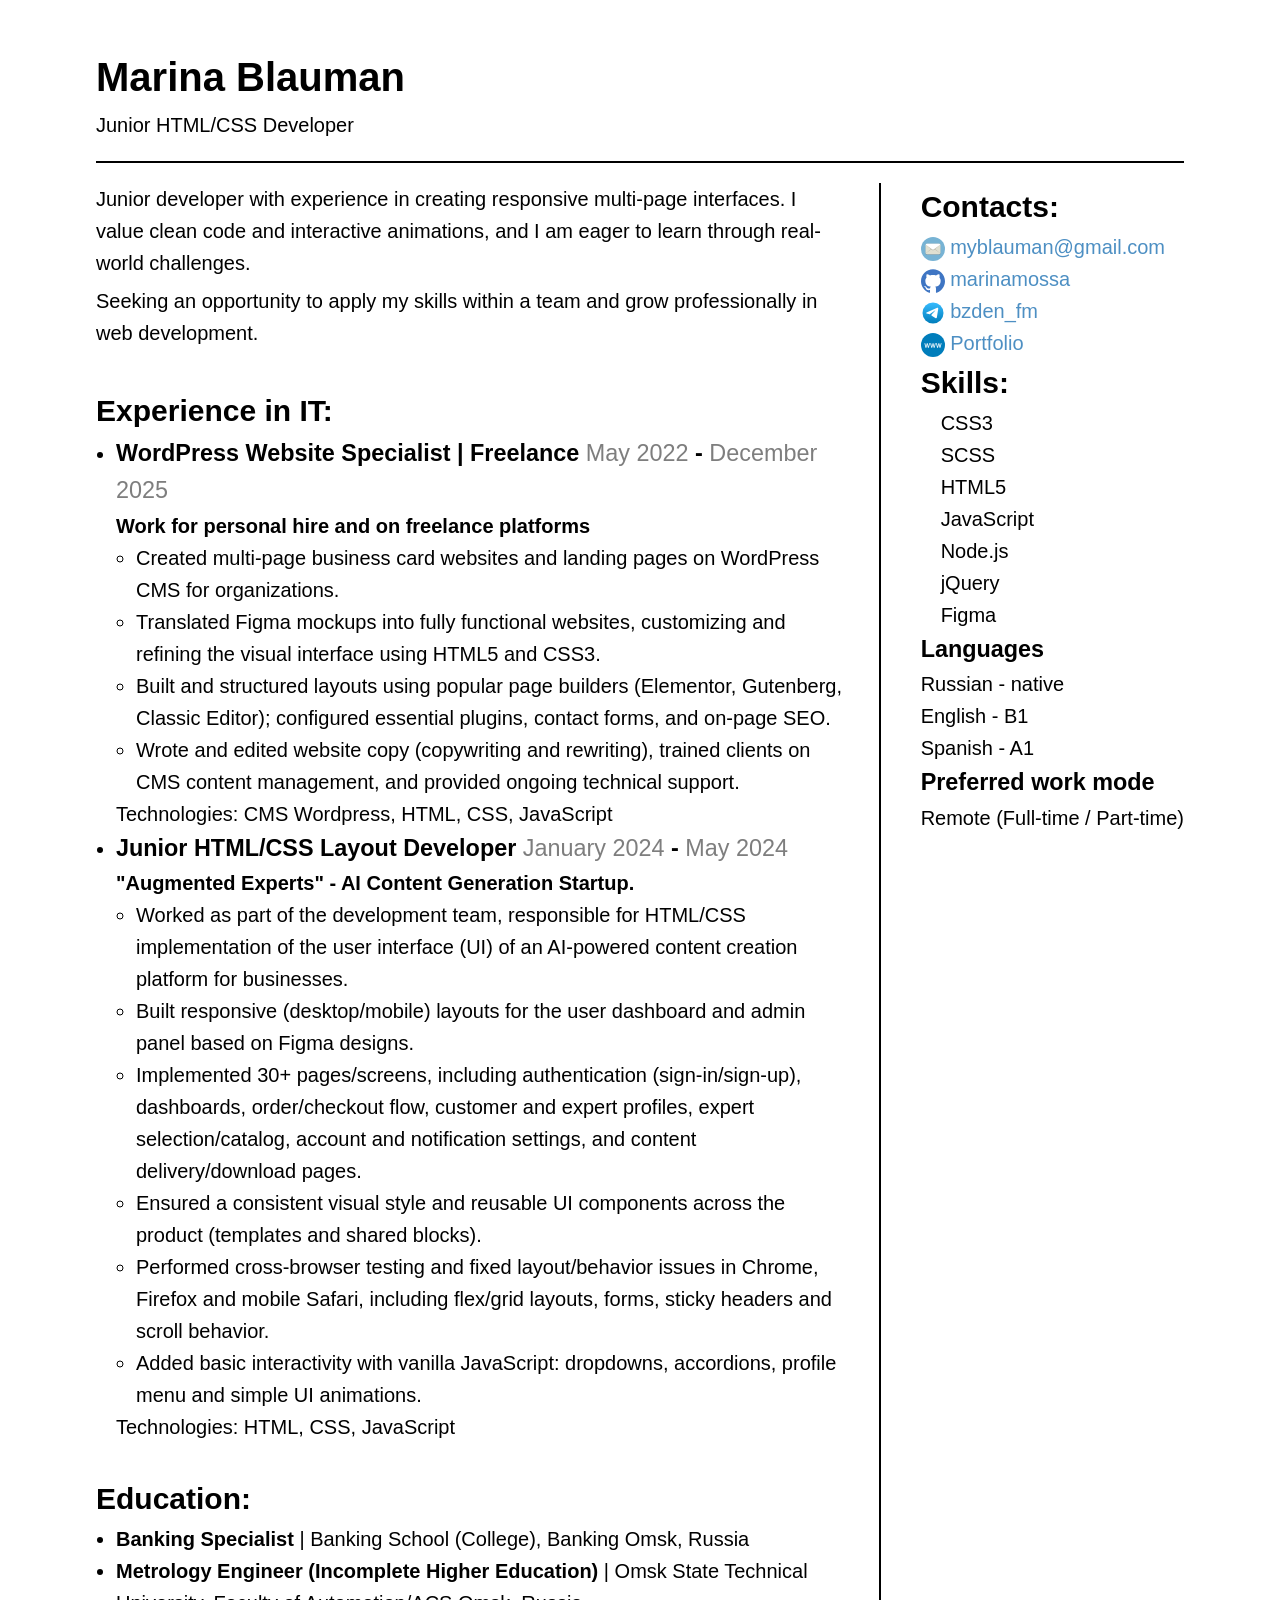
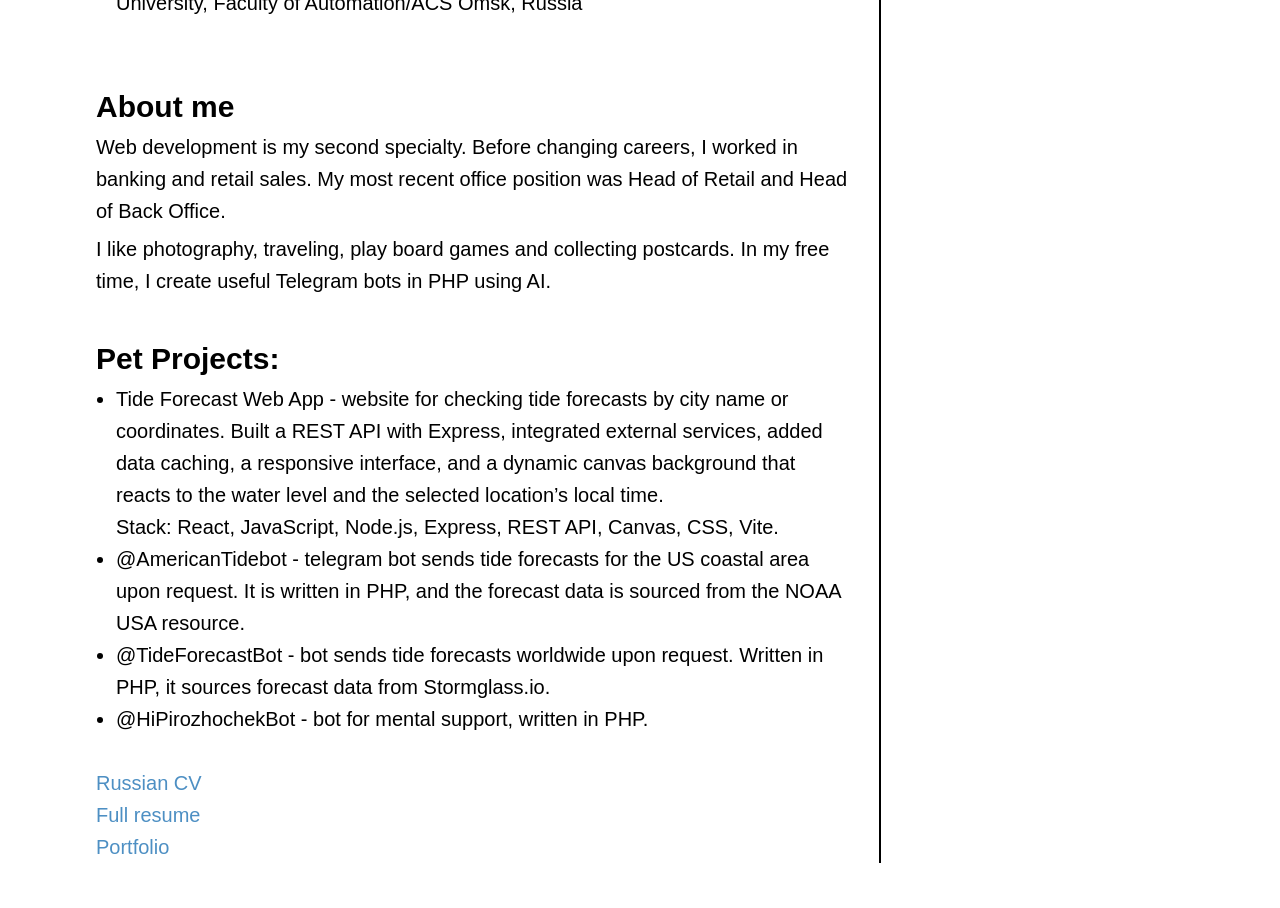
==== index.html @ 0d6dd8f1 "Update index.html" ====
<!doctype html>
<html lang="en">
	<head>
		<meta charset="UTF-8" />
		<title>Web-developer's resume</title>

		<meta name="description" content="Web developer's resume" />

		<meta property="og:url" content="https://marinamossa.github.io/" />
		<meta property="og:type" content="website" />
		<meta property="og:title" content="Web developer's resume" />
		<meta property="og:description" content="Blauman Marina English CV" />
		<meta property="og:image" content="img/index_og_preview.png" />

		<link rel="icon" href="img/favicon.ico" sizes="any" />
		<link rel="icon" href="img/favicon.svg" type="image/svg+xml" />

		<meta name="viewport" content="width=device-width, initial-scale=1" />
		<meta name="color-scheme" content="dark light" />

		<link rel="stylesheet" href="styles.css" />
	</head>
	<body>
		<header>
			<img src="" alt="" class="avatar" />
			<h1>Marina Blauman</h1>
			<p>Junior HTML/CSS Developer</p>
		</header>

		<h1 hidden>Blauman Marina English CV</h1>
		<aside>
			<section>
				<h2>Contacts:</h2>
				<p>
					<a href="mailto:myblauman@gmail.com">
						<img src="img/mail-color.svg" alt="" height="24" width="24" />
						myblauman@gmail.com</a
					>
				</p>

				<p>
					<a href="https://github.com/marinamossa/" target="_blank">
						<img src="img/github-color.svg" alt="" height="24" width="24" />
						marinamossa</a
					>
				</p>
				<p>
					<a href="https://t.me/bzden_fm" target="_blank">
						<img src="img/telegram-color.svg" alt="" height="24" width="24" />
						bzden_fm</a
					>
				</p>
				<p>
					<a href="https://bzden.ru/" target="_blank">
						<img src="img/www-color.svg" alt="" height="24" width="24" />
						Portfolio</a
					>
				</p>
				<p hidden>
					<a href="#">
						<img src="img/linkedin-color.svg" alt="" height="24" width="24" />
						Blauman Marina</a
					>
				</p>
			</section>
			<section>
				<h2>Skills:</h2>
				<ul class="SkillsList" style="list-style-type: none">
					<li>CSS3</li>
					<li>SCSS</li>
					<li>HTML5</li>
					<li>JavaScript</li>
					<li>Node.js</li>
					<li>jQuery</li>
					<li>Figma</li>
				</ul>
			</section>
			<section>
				<section>
					<h3>Languages</h3>
					<p>Russian - native</p>
					<p>English - B1</p>
					<p>Spanish - A1</p>
				</section>

				<section>
					<h3>Preferred work mode</h3>
					<p>Remote (Full-time / Part-time)</p>
				</section>
			</section>
		</aside>

		<main>
			<p>
				Junior developer with experience in creating responsive multi-page
				interfaces. I value clean code and interactive animations, and I am
				eager to learn through real-world challenges.
			</p>
			<p>
				Seeking an opportunity to apply my skills within a team and grow
				professionally in web development.
			</p>

			<br />
			<h2>Experience in IT:</h2>
			<ul>
				<li>
					<h3>
						WordPress Website Specialist | Freelance
						<time datetime="2022-05-01">May 2022</time>
						-
						<time datetime="2025-12-01">December 2025</time>
					</h3>

					<h4>Work for personal hire and on freelance platforms</h4>

					<ul>
						<li>
							<p>
								Created multi-page business card websites and landing pages on
								WordPress CMS for organizations.
							</p>
						</li>
						<li>
							<p>
								Translated Figma mockups into fully functional websites,
								customizing and refining the visual interface using HTML5 and
								CSS3.
							</p>
						</li>
						<li>
							<p>
								Built and structured layouts using popular page builders
								(Elementor, Gutenberg, Classic Editor); configured essential
								plugins, contact forms, and on-page SEO.
							</p>
						</li>
						<li>
							<p>
								Wrote and edited website copy (copywriting and rewriting),
								trained clients on CMS content management, and provided ongoing
								technical support.
							</p>
						</li>
					</ul>

					<p>Technologies: CMS Wordpress, HTML, CSS, JavaScript</p>
				</li>
				<li>
					<h3>
						Junior HTML/CSS Layout Developer
						<time datetime="2024-01-01">January 2024</time>
						-
						<time datetime="2024-05-30">May 2024</time>
					</h3>

					<h4>"Augmented Experts" - AI Content Generation Startup.</h4>

					<ul>
						<li>
							<p>
								Worked as part of the development team, responsible for HTML/CSS
								implementation of the user interface (UI) of an AI‑powered
								content creation platform for businesses.
							</p>
						</li>
						<li>
							<p>
								Built responsive (desktop/mobile) layouts for the user dashboard
								and admin panel based on Figma designs.
							</p>
						</li>
						<li>
							<p>
								Implemented 30+ pages/screens, including authentication
								(sign‑in/sign‑up), dashboards, order/checkout flow, customer and
								expert profiles, expert selection/catalog, account and
								notification settings, and content delivery/download pages.
							</p>
						</li>
						<li>
							<p>
								Ensured a consistent visual style and reusable UI components
								across the product (templates and shared blocks).
							</p>
						</li>
						<li>
							<p>
								Performed cross‑browser testing and fixed layout/behavior issues
								in Chrome, Firefox and mobile Safari, including flex/grid
								layouts, forms, sticky headers and scroll behavior.
							</p>
						</li>
						<li>
							<p>
								Added basic interactivity with vanilla JavaScript: dropdowns,
								accordions, profile menu and simple UI animations.
							</p>
						</li>
					</ul>

					<p>Technologies: HTML, CSS, JavaScript</p>
				</li>
			</ul>
			<br />
			<h2>Education:</h2>
			<ul>
				<li>
					<p>
						<strong> Banking Specialist </strong> | Banking School (College),
						Banking Omsk, Russia
					</p>
				</li>
				<li>
					<p>
						<strong>Metrology Engineer (Incomplete Higher Education)</strong> |
						Omsk State Technical University, Faculty of Automation/ACS Omsk,
						Russia
					</p>
				</li>
			</ul>
			<br />
			<br />
			<h2>About me</h2>
			<p>
				Web development is my second specialty. Before changing careers, I
				worked in banking and retail sales. My most recent office position was
				Head of Retail and Head of Back Office.
			</p>
			<p>
				I like photography, traveling, play board games and collecting
				postcards. In my free time, I create useful Telegram bots in PHP using
				AI.
			</p>
			<br />
			<h2>Pet Projects:</h2>
			<ul>
				<li>
					<p>
						Tide Forecast Web App - website for checking tide forecasts by city
						name or coordinates. Built a REST API with Express, integrated
						external services, added data caching, a responsive interface, and a
						dynamic canvas background that reacts to the water level and the
						selected location’s local time.
					</p>
					<p>
						Stack: React, JavaScript, Node.js, Express, REST API, Canvas, CSS,
						Vite.
					</p>
				</li>
				<li>
					@AmericanTidebot - telegram bot sends tide forecasts for the US
					coastal area upon request. It is written in PHP, and the forecast data
					is sourced from the NOAA USA resource.
				</li>
				<li>
					@TideForecastBot - bot sends tide forecasts worldwide upon request.
					Written in PHP, it sources forecast data from Stormglass.io.
				</li>
				<li>@HiPirozhochekBot - bot for mental support, written in PHP.</li>
			</ul>
			<br />
			<div>
				<a href="cv-ru.html">Russian CV</a> <br />
				<a
					href="https://marinamossa.github.io/cvsite/img/resume.pdf"
					target="_blank"
					>Full resume</a
				><br />
				<a href="https://bzden.ru/" target="_blank">Portfolio</a>
			</div>
		</main>
	</body>
</html>
---- styles.css ----
:root {
	font-family:
		-apple-system,
		BlinkMacSystemFont,
		Segoe UI,
		Roboto,
		Oxygen,
		Ubuntu,
		Cantarell,
		Fira Sans,
		Droid Sans,
		Helvetica Neue,
		sans-serif;
	font-size: clamp(16px, 2vw, 20px);
	line-height: 1.6;
}

:where(h1, h2, h3, h4, p, ul, ol) {
	margin: 0;
}

body {
	display: grid;
	grid-template-areas:
		'header header'
		'main aside';
	gap: 1em;

	margin: 5vh auto;
	max-width: 1400px;
	width: 85vw;
	min-width: min(500px, 90vw);
}

@media (prefers-color-scheme: dark) {
	a {
		color: rgb(158, 158, 255);
	}

	a:visited {
		color: rgb(208, 173, 240);
	}
}

aside {
	grid-area: aside;
	padding-left: 1em;
}
header {
	grid-area: header;
	padding-bottom: 1em;
	border-bottom: 2px solid;
}
main {
	grid-area: main;
	border-right: 2px solid;
	padding-right: 1.5em;
}
main > p {
	margin-bottom: 0.3em;
}

ul {
	padding-left: 1em;
}

img {
	vertical-align: middle;
}

time {
	opacity: 0.5;
	font-weight: 400;
}

.avatar {
	width: 5em;
	float: right;
}

@media (max-width: 640px) {
	body {
		display: flex;
		flex-direction: column;
	}
	main {
		border-right: initial;
		padding-left: initial;

		padding-top: 1em;
		border-top: 2px solid;
	}
	aside {
		display: flex;
		flex-direction: column;
		justify-content: space-around;
		flex-wrap: wrap;
		gap: 1em;
	}

	aside section {
		flex-grow: 1;
		flex-basis: 0;
		flex-shrink: 1;
	}
	aside ul {
		display: flex;
		flex-wrap: wrap;
		padding-left: 0;
	}
	aside ul li {
		list-style: none;
	}
	aside li:not(:last-child)::after {
		content: ',';
		padding-right: 0.3em;
	}
}

@media print {
	:root {
		font-size: 0.65em;
		line-height: 1.5;
	}

	.avatar {
		display: none;
	}
}

a {
	white-space: nowrap;
	color: rgb(77, 143, 195);
	text-decoration: none;
}
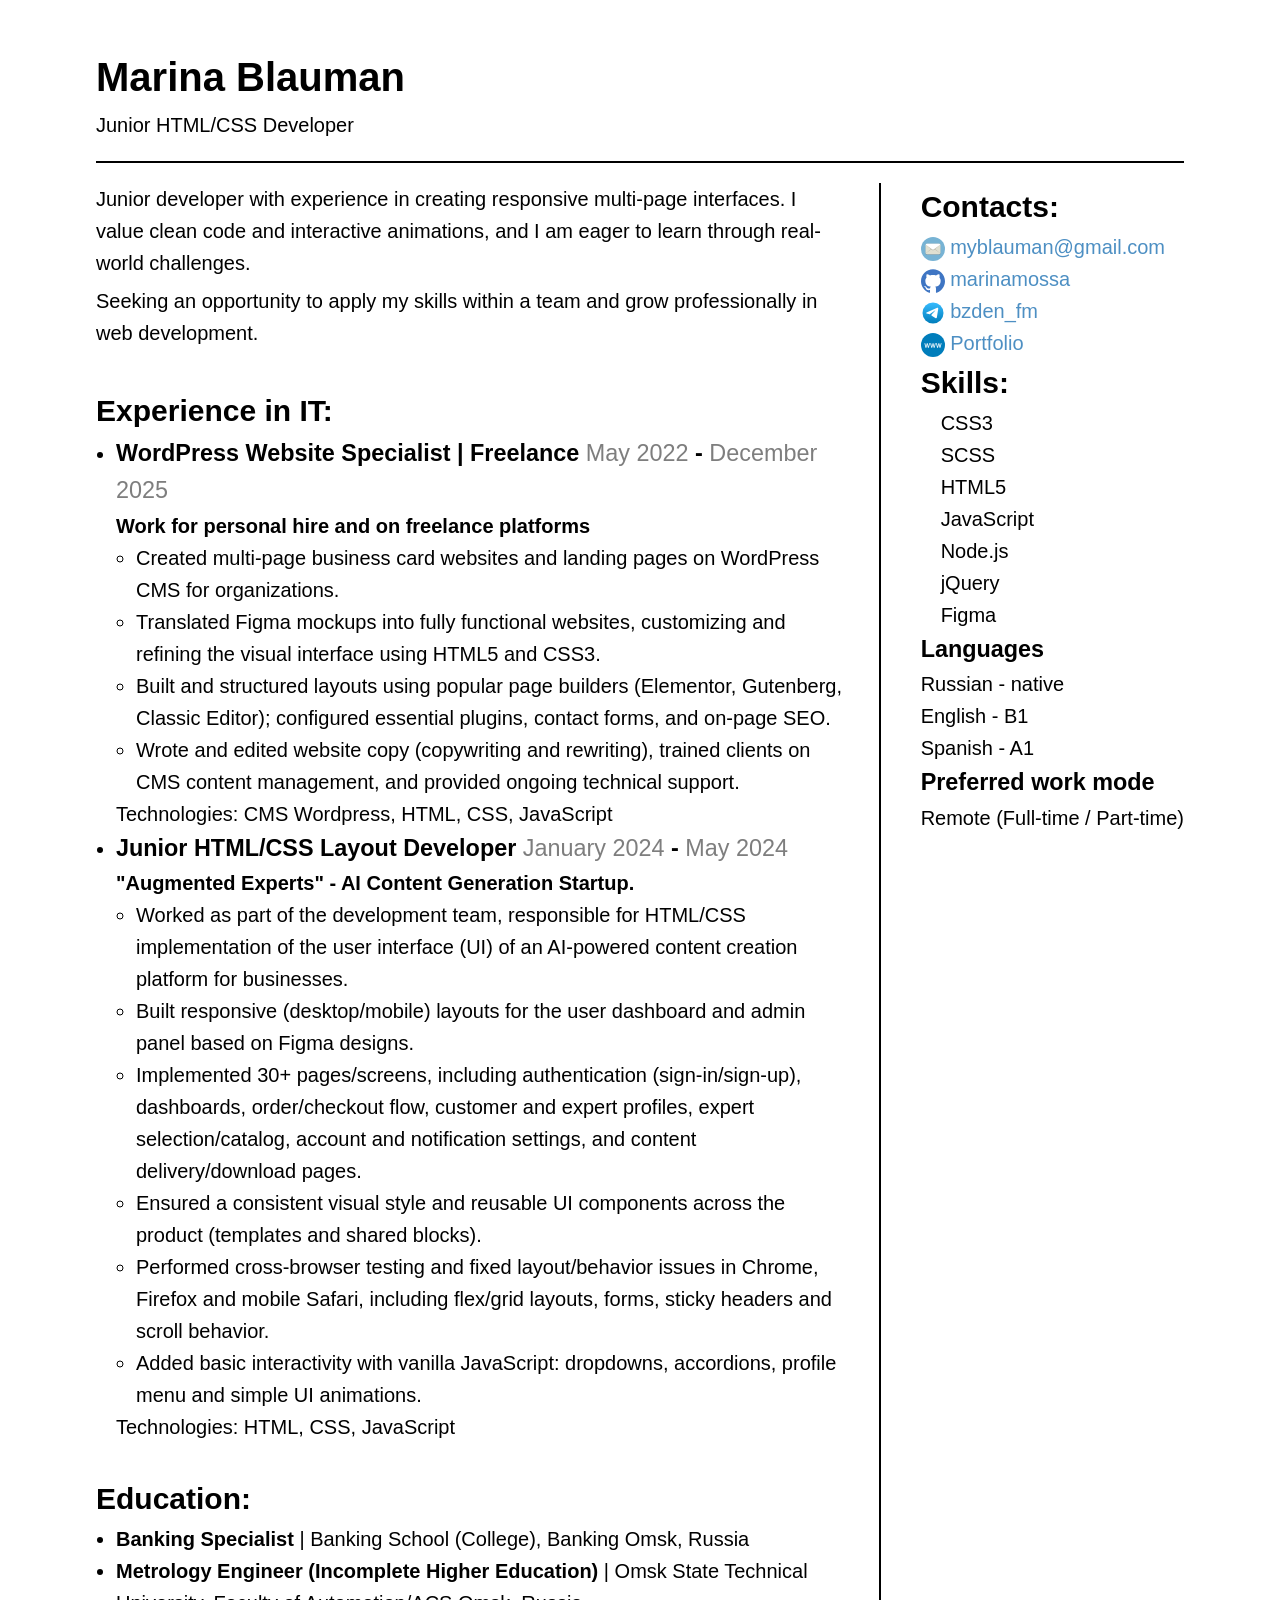
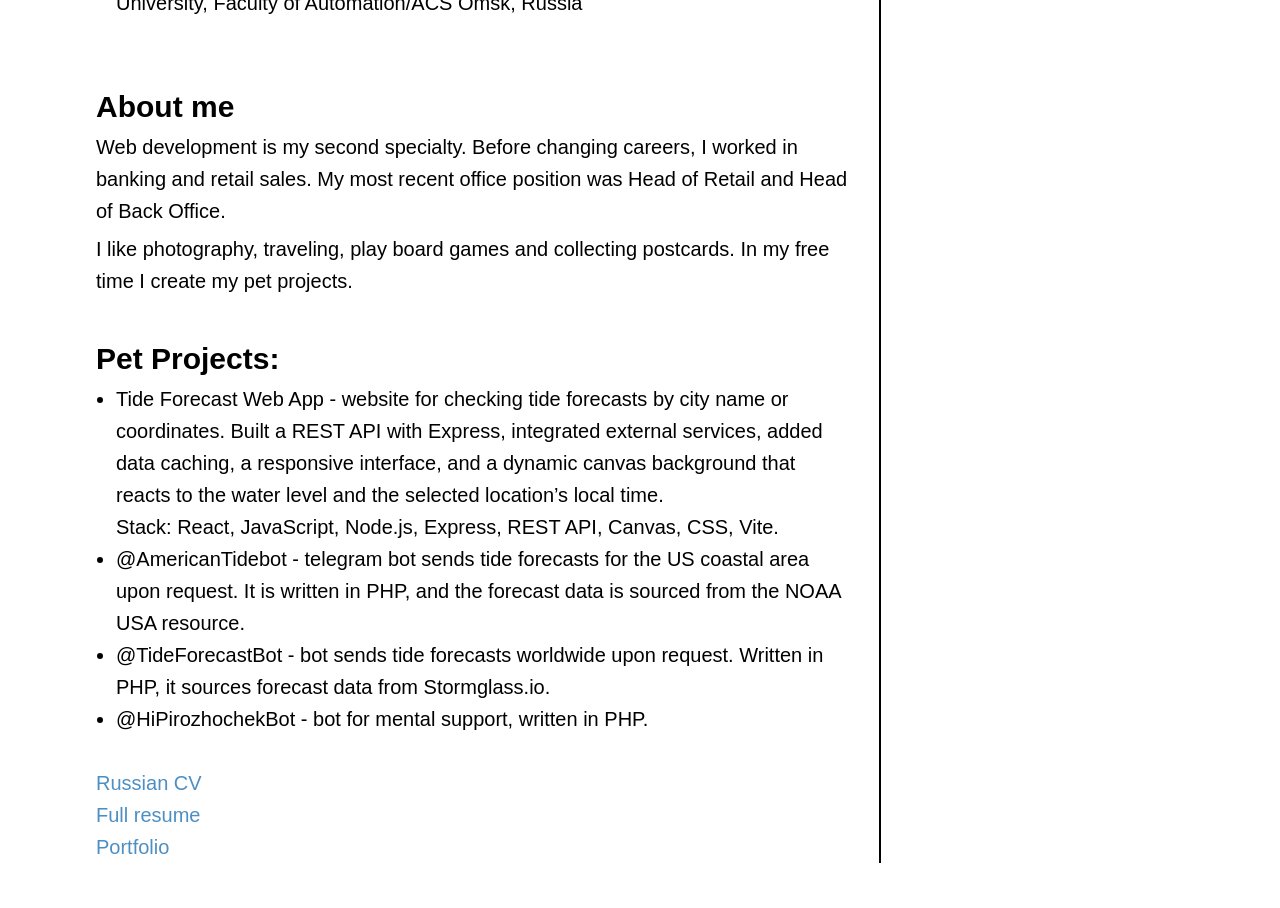
==== commit 9ca503ad: "Update index.html" ====
--- a/index.html
+++ b/index.html
@@ -229,8 +229,7 @@
 			</p>
 			<p>
 				I like photography, traveling, play board games and collecting
-				postcards. In my free time, I create useful Telegram bots in PHP using
-				AI.
+				postcards. In my free time I create my pet projects.
 			</p>
 			<br />
 			<h2>Pet Projects:</h2>
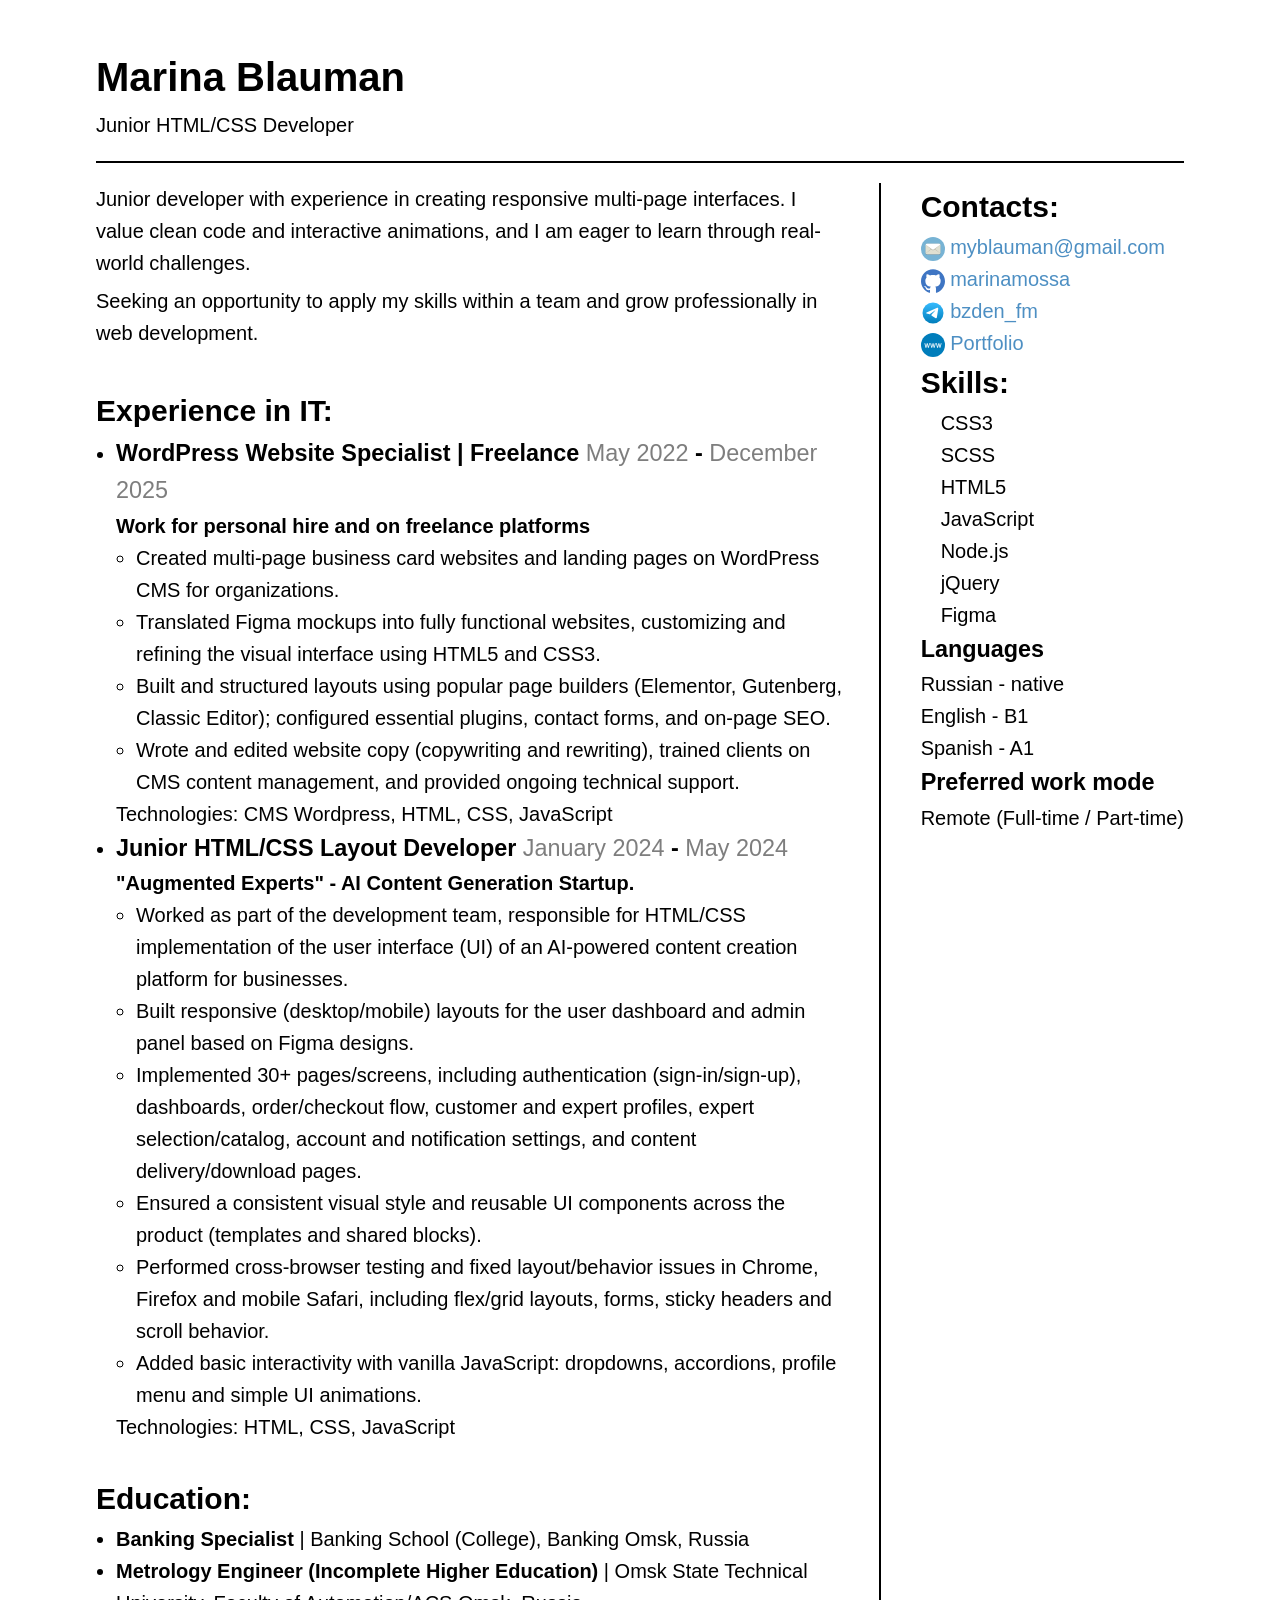
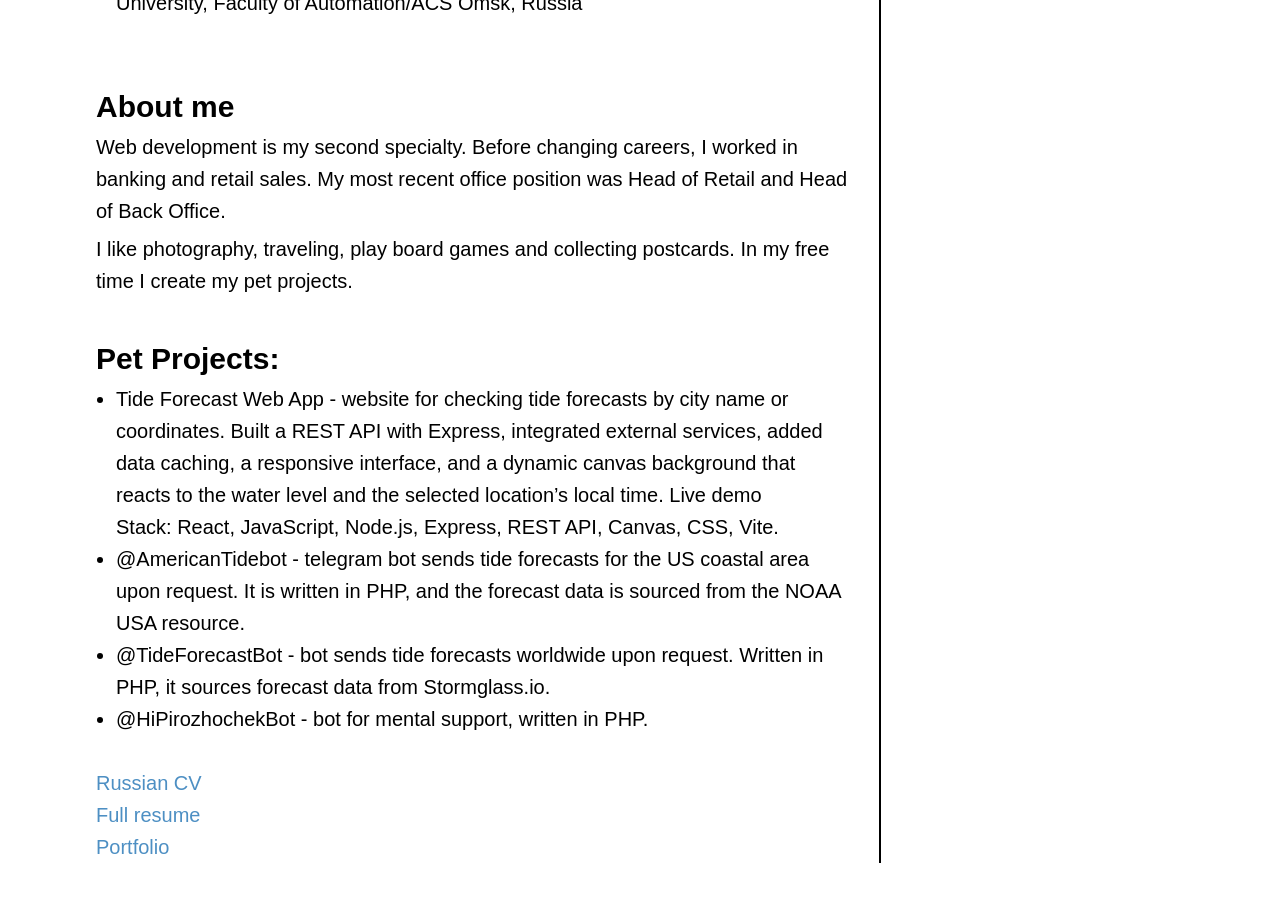
==== commit 7dba4976: "Update index.html" ====
--- a/index.html
+++ b/index.html
@@ -240,7 +240,7 @@
 						name or coordinates. Built a REST API with Express, integrated
 						external services, added data caching, a responsive interface, and a
 						dynamic canvas background that reacts to the water level and the
-						selected location’s local time.
+						selected location’s local time. Live demo <a href="https://tide-forecast.hengbase.com/" target="_blank"></a>
 					</p>
 					<p>
 						Stack: React, JavaScript, Node.js, Express, REST API, Canvas, CSS,
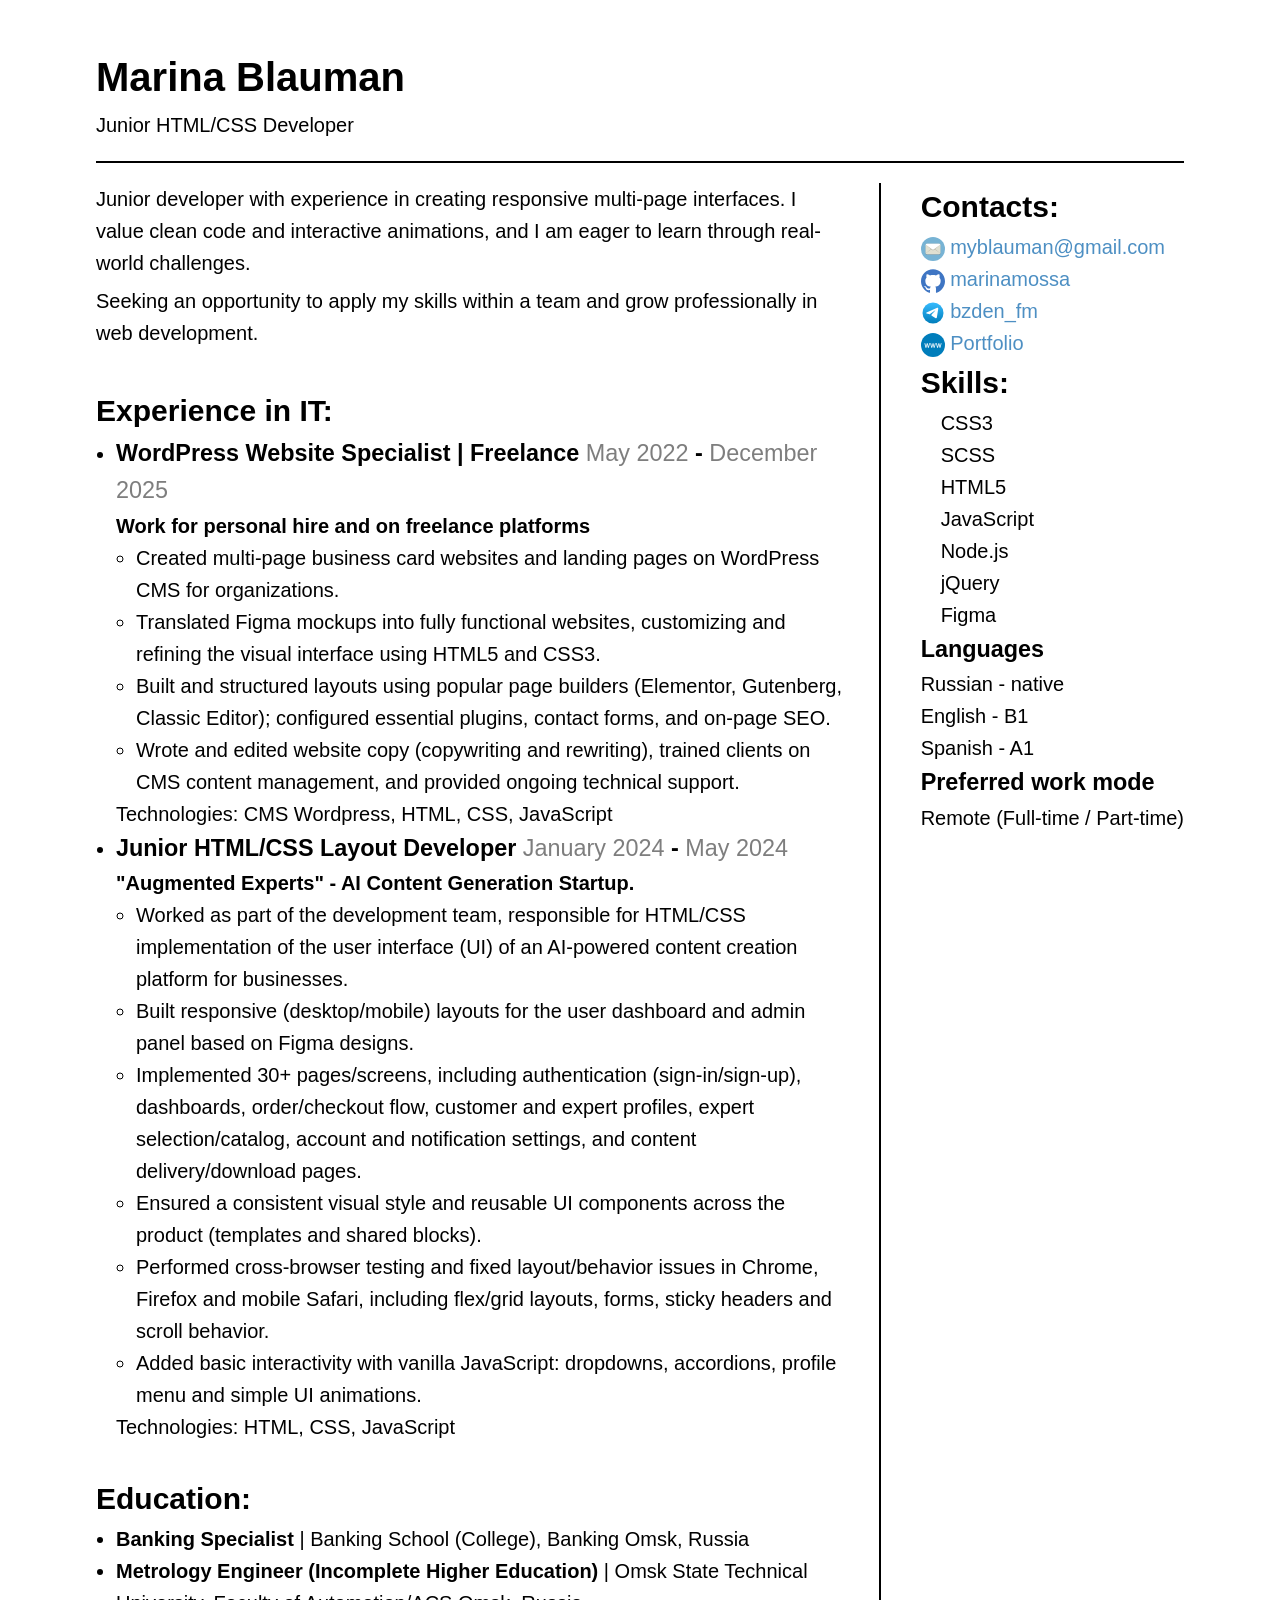
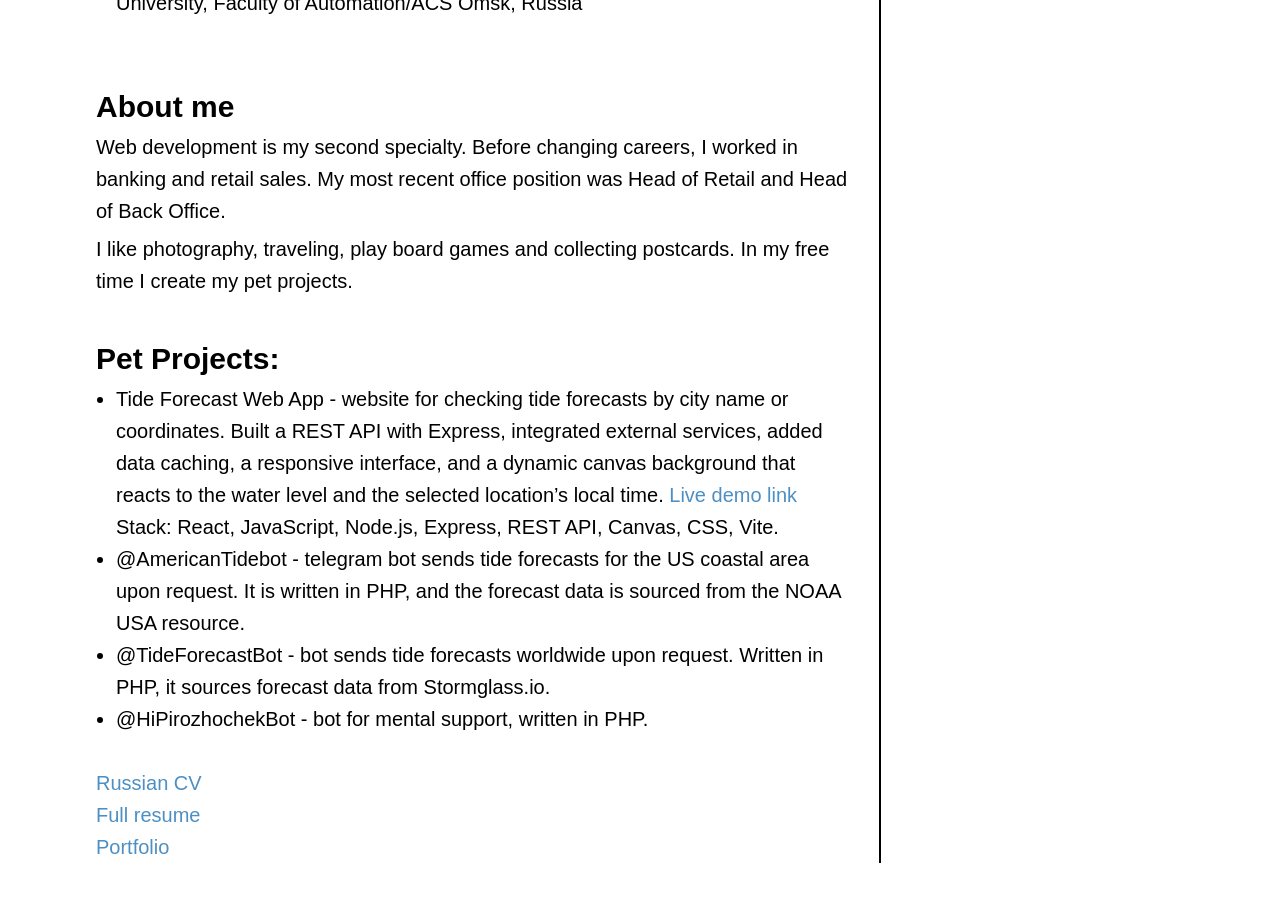
==== commit 7ae22f13: "Update index.html" ====
--- a/index.html
+++ b/index.html
@@ -240,7 +240,7 @@
 						name or coordinates. Built a REST API with Express, integrated
 						external services, added data caching, a responsive interface, and a
 						dynamic canvas background that reacts to the water level and the
-						selected location’s local time. Live demo <a href="https://tide-forecast.hengbase.com/" target="_blank"></a>
+						selected location’s local time. <a href="https://tide-forecast.hengbase.com/" target="_blank">Live demo link</a>
 					</p>
 					<p>
 						Stack: React, JavaScript, Node.js, Express, REST API, Canvas, CSS,
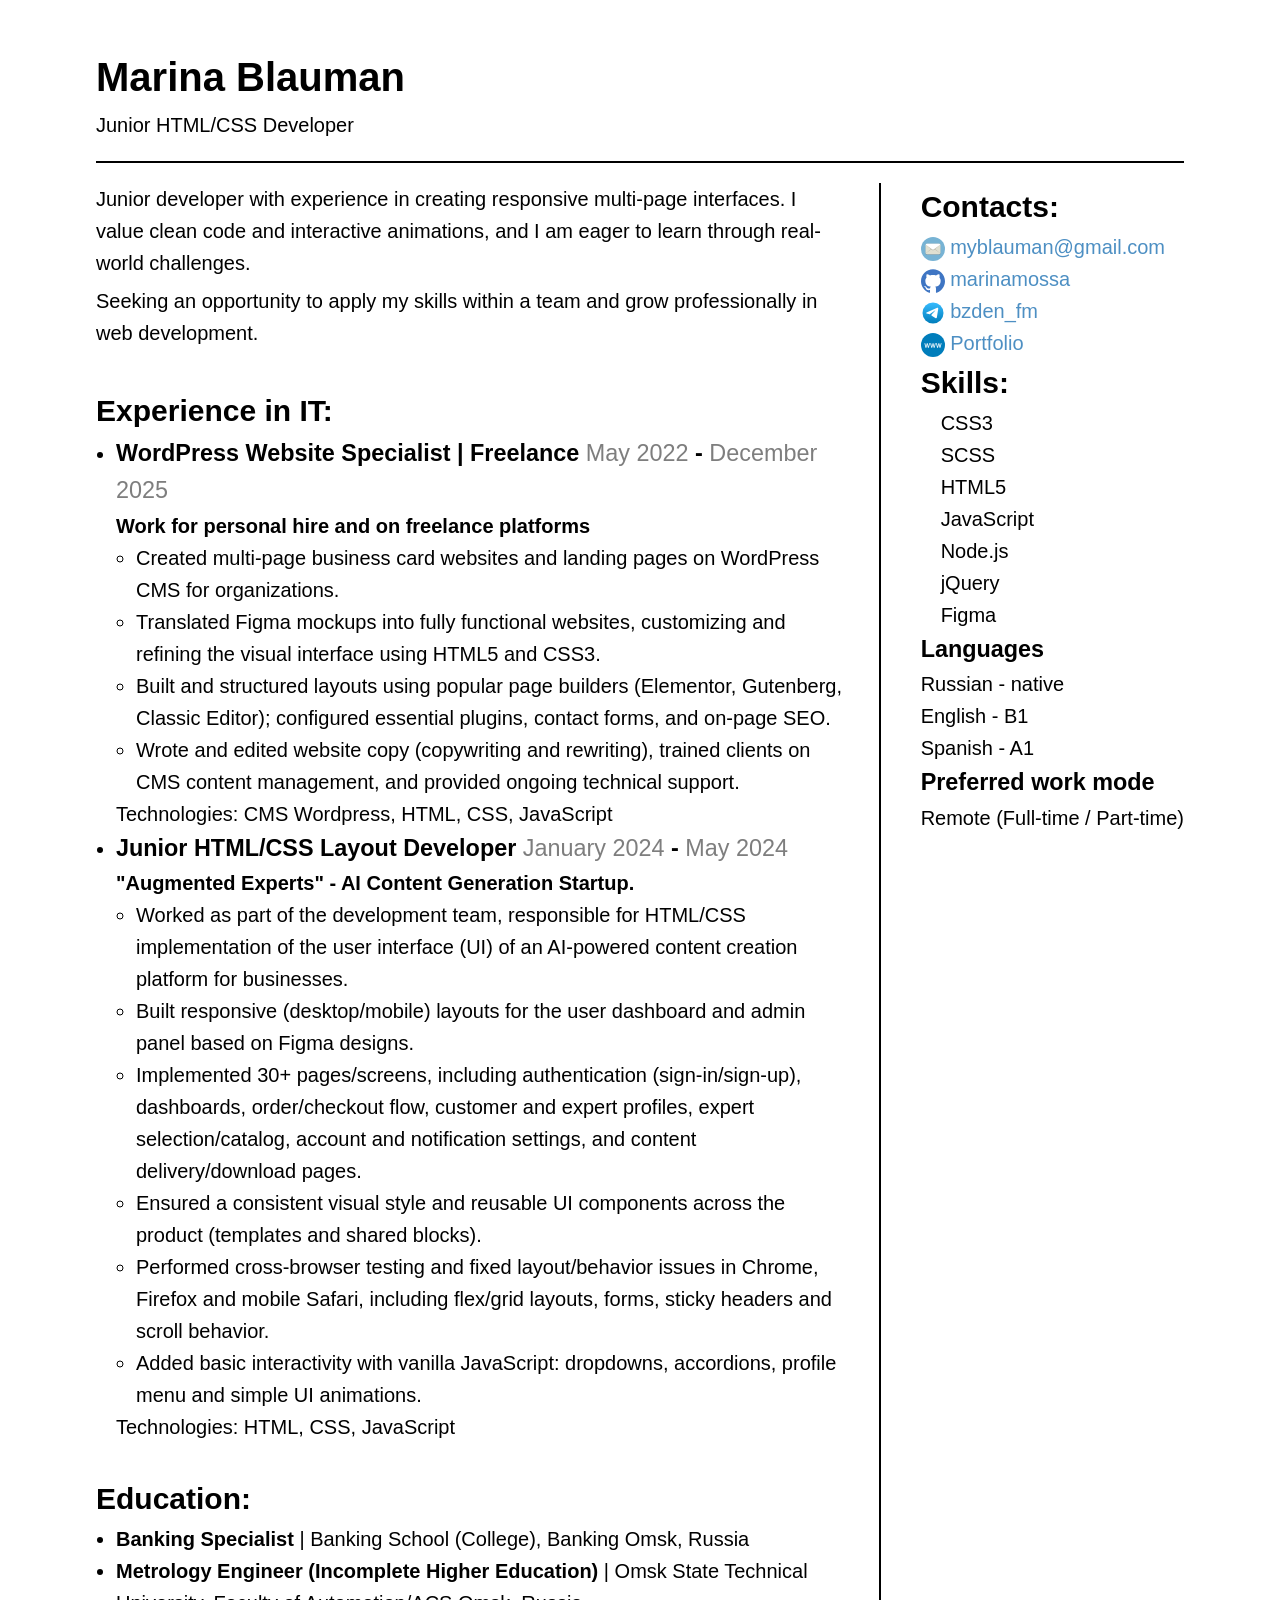
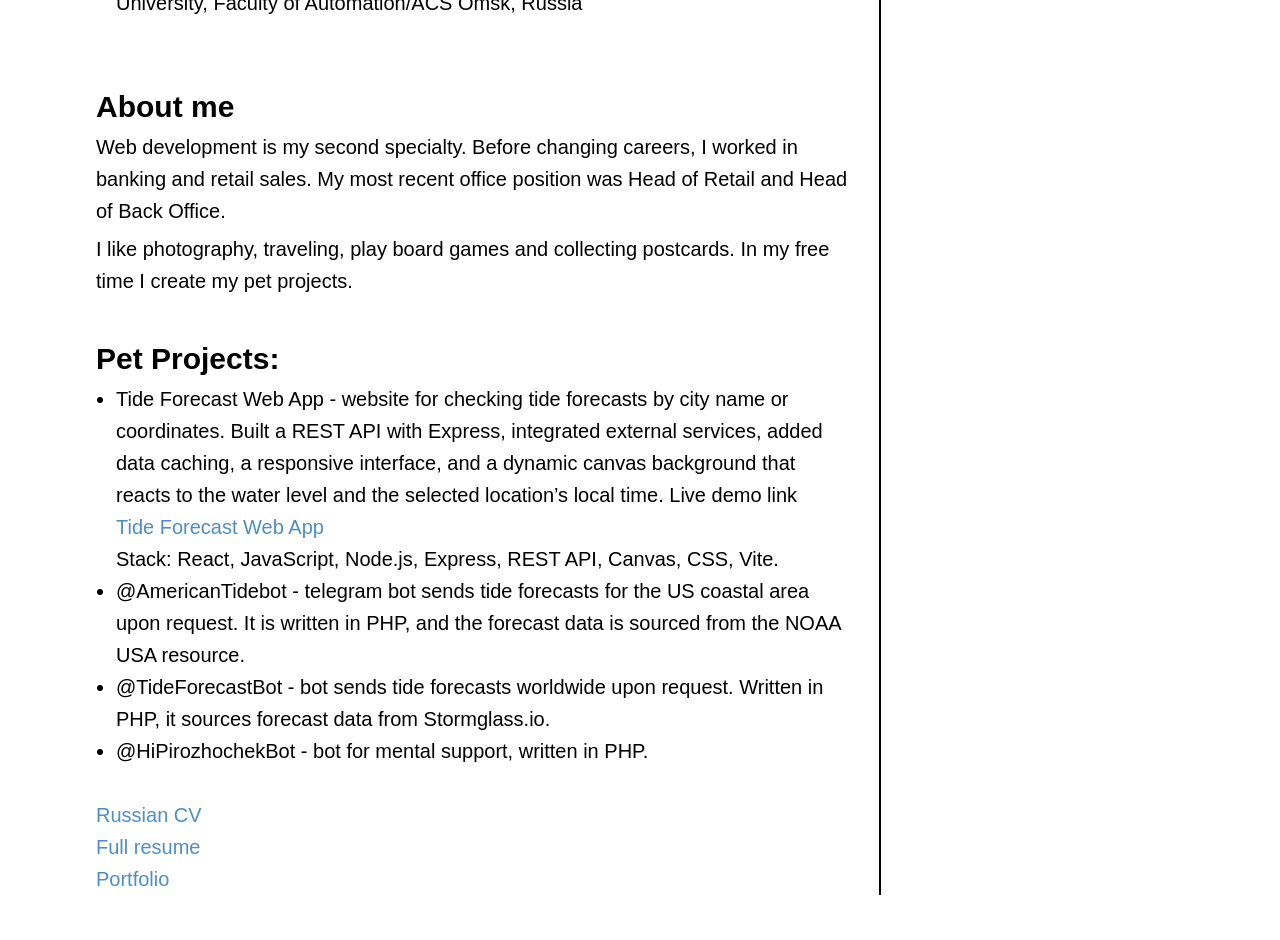
==== commit e0a3dace: "Update index.html" ====
--- a/index.html
+++ b/index.html
@@ -240,7 +240,7 @@
 						name or coordinates. Built a REST API with Express, integrated
 						external services, added data caching, a responsive interface, and a
 						dynamic canvas background that reacts to the water level and the
-						selected location’s local time. <a href="https://tide-forecast.hengbase.com/" target="_blank">Live demo link</a>
+						selected location’s local time. Live demo link <a href="https://tide-forecast.hengbase.com/" target="_blank">Tide Forecast Web App</a>
 					</p>
 					<p>
 						Stack: React, JavaScript, Node.js, Express, REST API, Canvas, CSS,
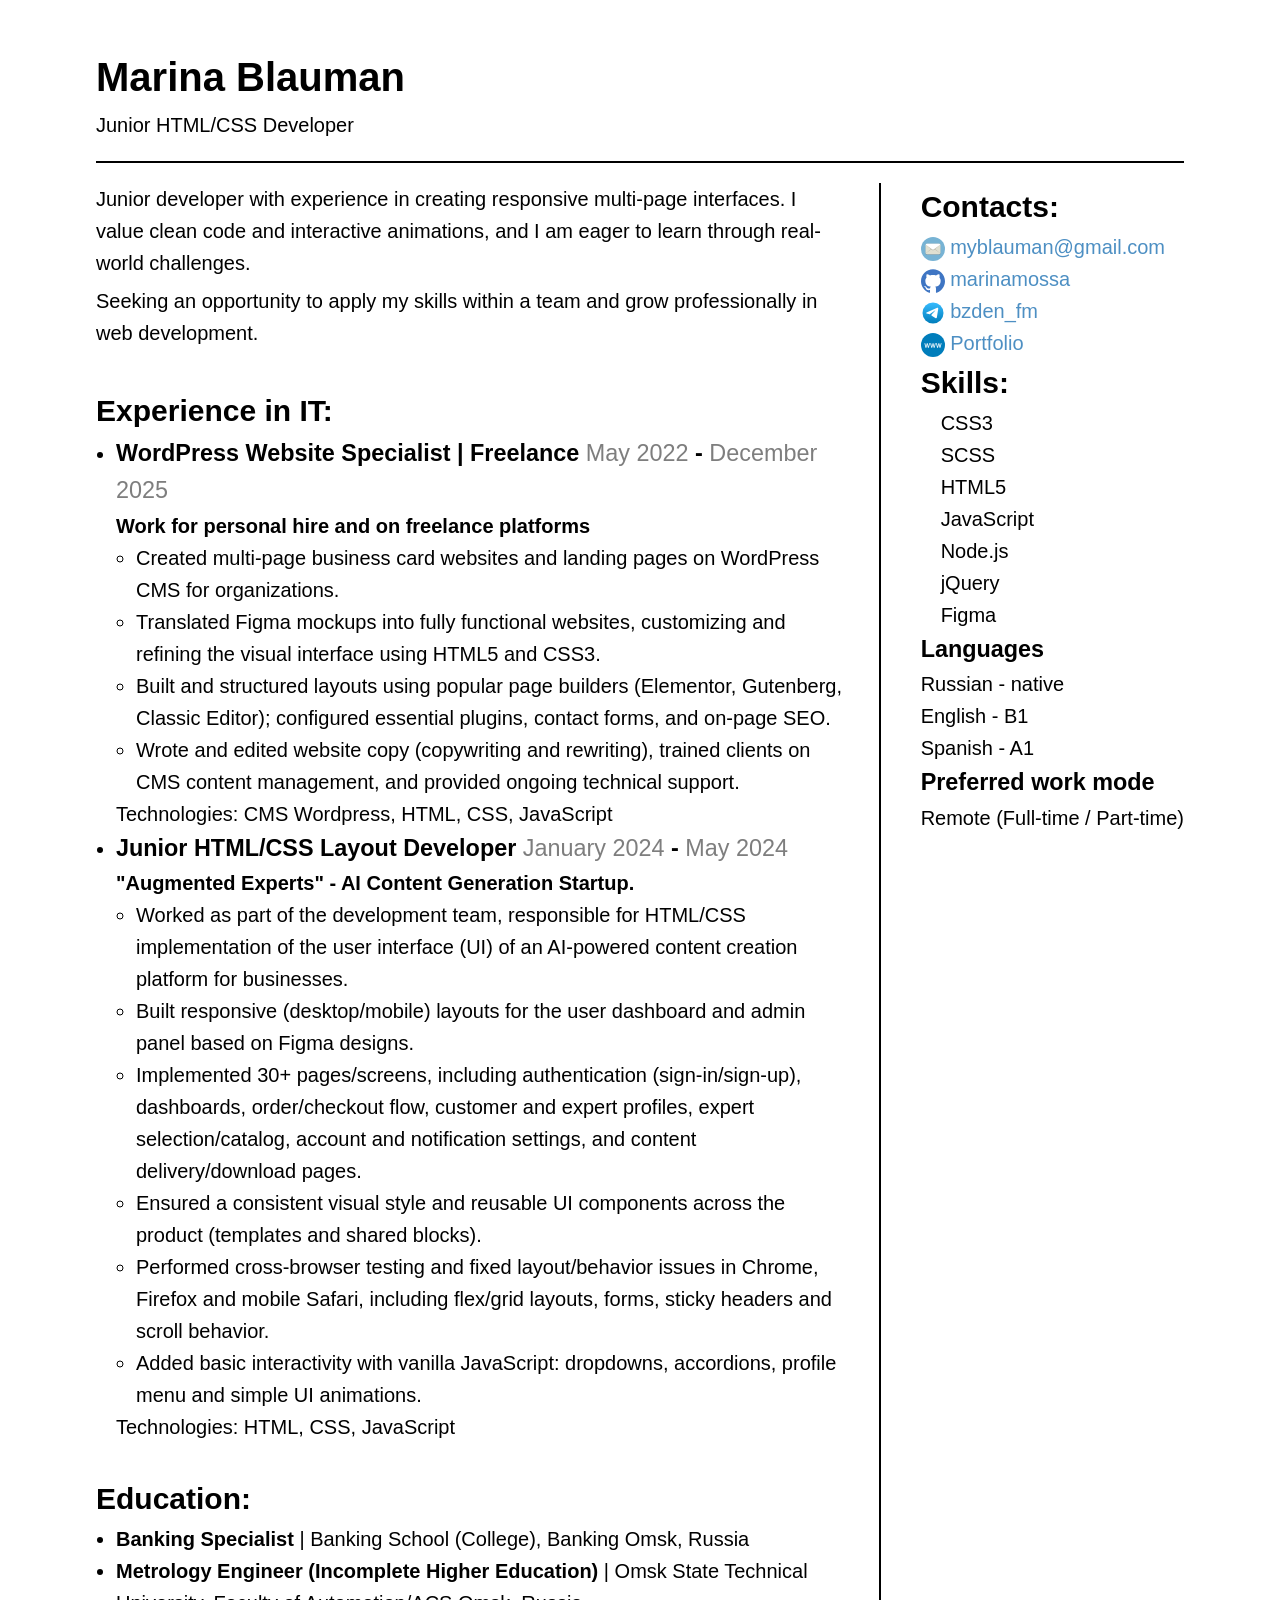
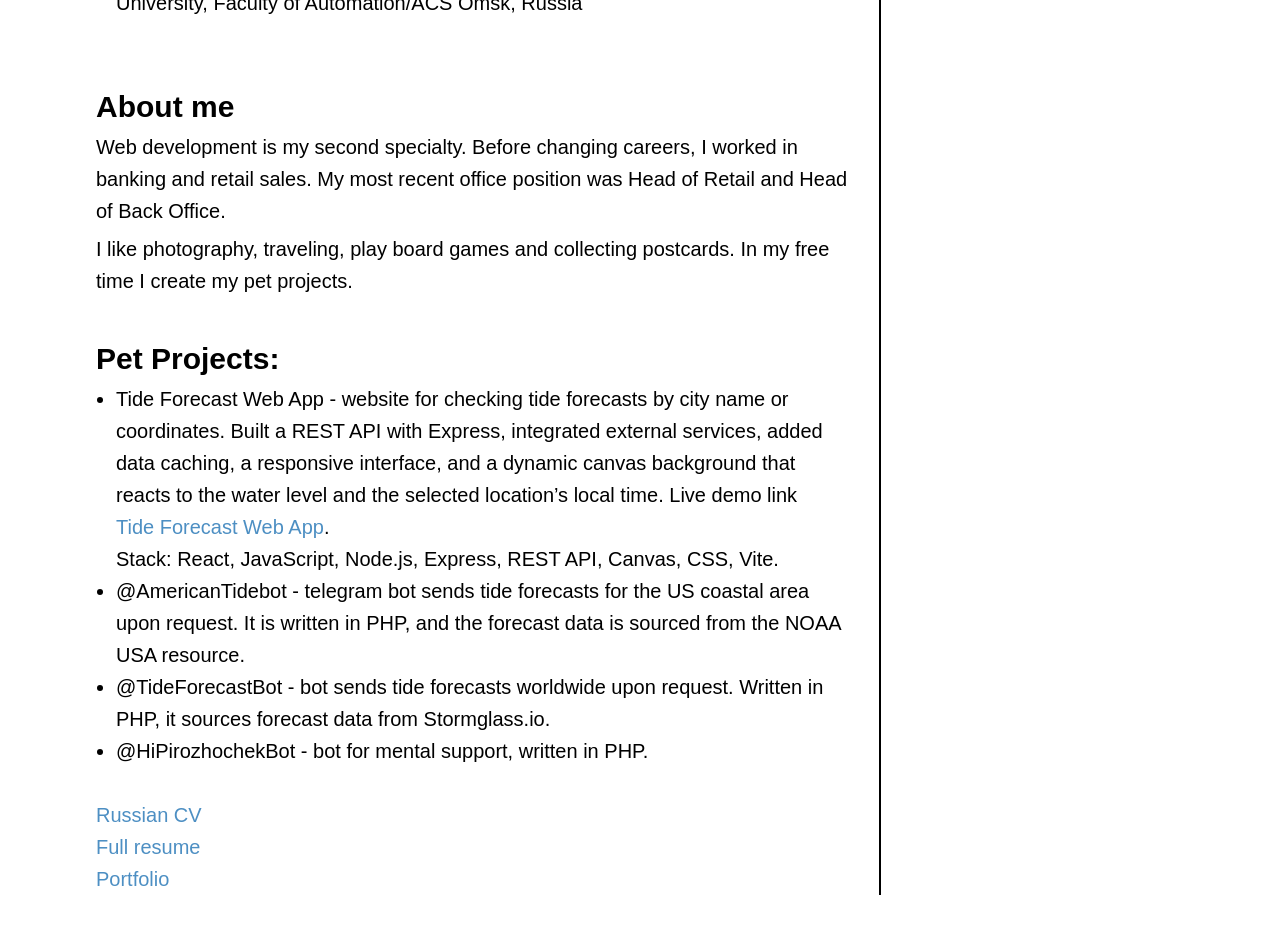
==== commit 47bbbd8b: "Update index.html" ====
--- a/index.html
+++ b/index.html
@@ -240,7 +240,7 @@
 						name or coordinates. Built a REST API with Express, integrated
 						external services, added data caching, a responsive interface, and a
 						dynamic canvas background that reacts to the water level and the
-						selected location’s local time. Live demo link <a href="https://tide-forecast.hengbase.com/" target="_blank">Tide Forecast Web App</a>
+						selected location’s local time. Live demo link <a href="https://tide-forecast.hengbase.com/" target="_blank">Tide Forecast Web App</a>.
 					</p>
 					<p>
 						Stack: React, JavaScript, Node.js, Express, REST API, Canvas, CSS,
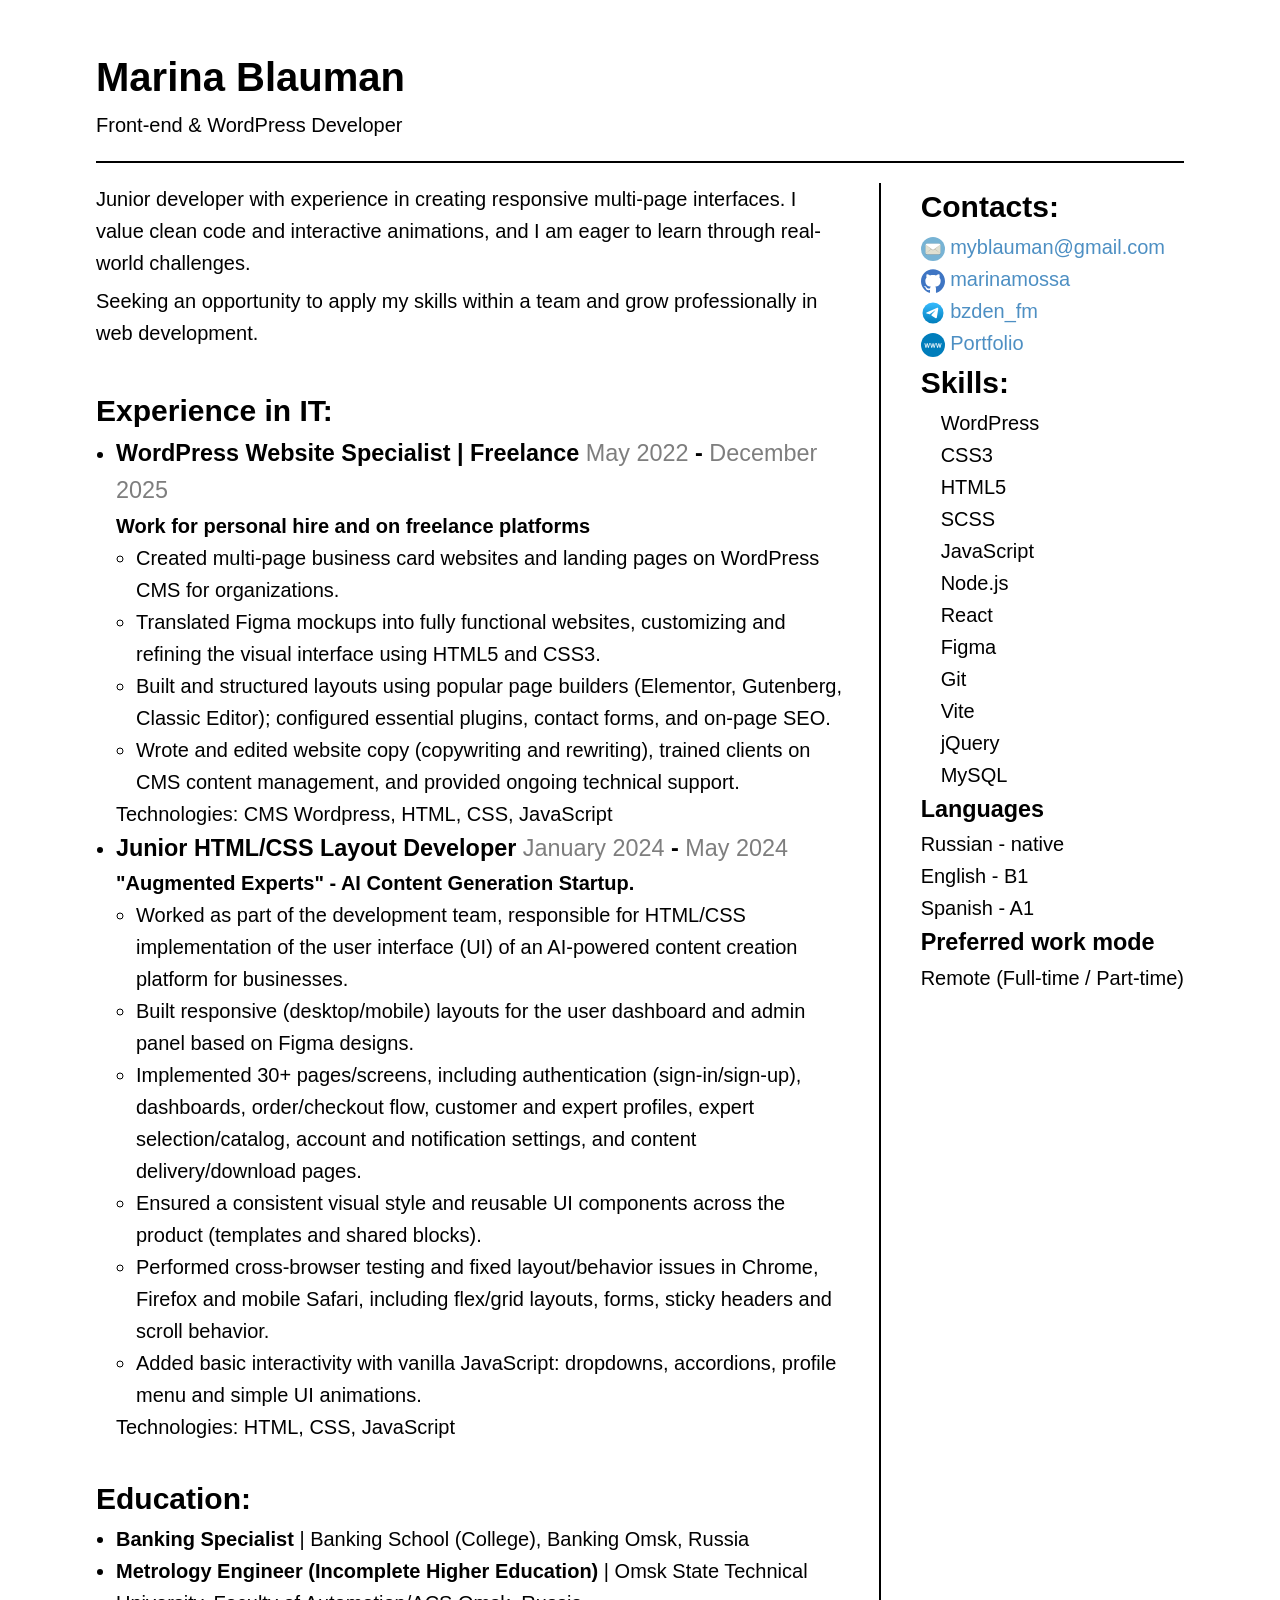
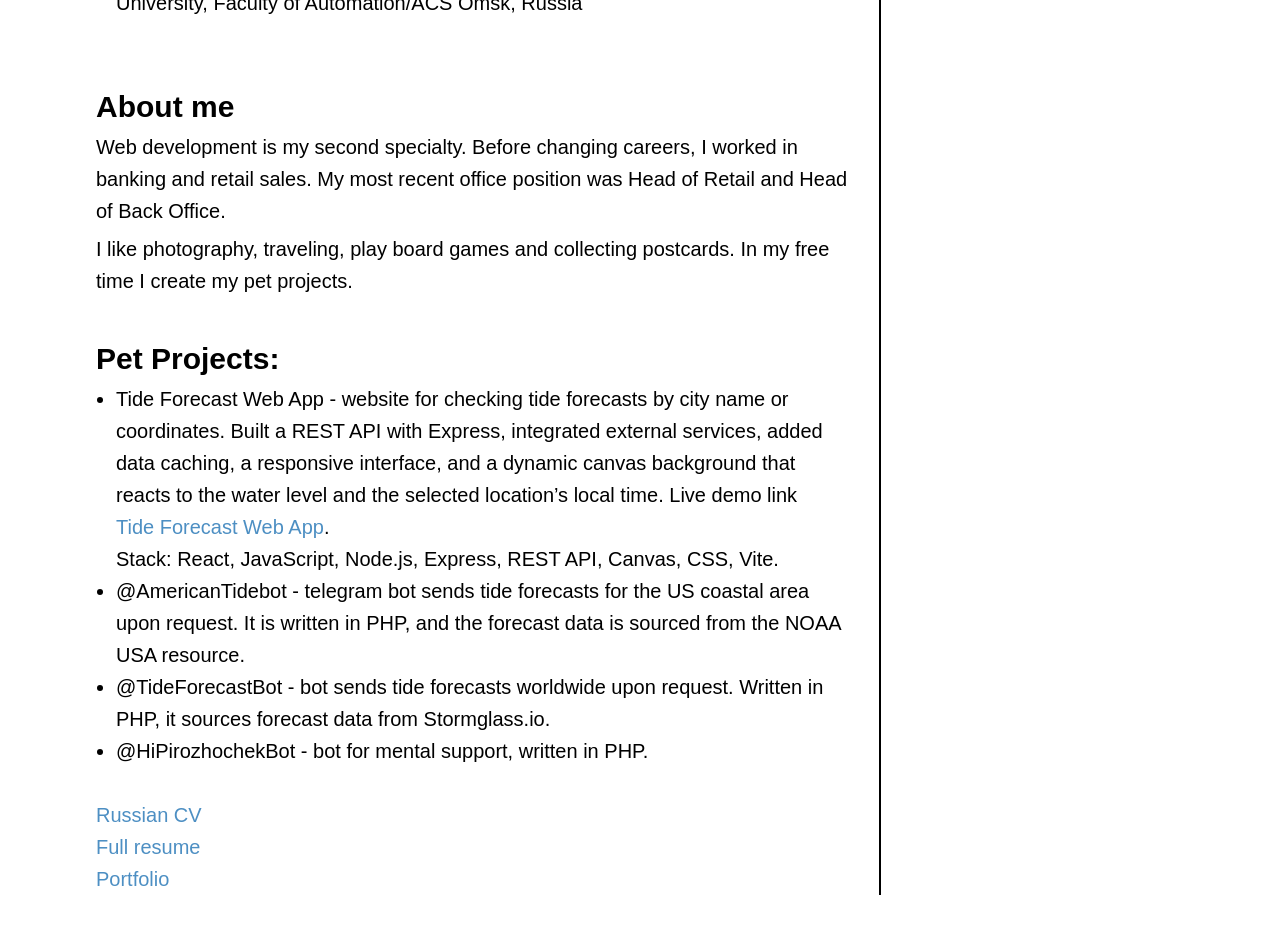
==== commit d41ce9c6: "Update index.html" ====
--- a/index.html
+++ b/index.html
@@ -24,7 +24,7 @@
 		<header>
 			<img src="" alt="" class="avatar" />
 			<h1>Marina Blauman</h1>
-			<p>Junior HTML/CSS Developer</p>
+			<p>Front-end & WordPress Developer</p>
 		</header>
 
 		<h1 hidden>Blauman Marina English CV</h1>
@@ -66,13 +66,18 @@
 			<section>
 				<h2>Skills:</h2>
 				<ul class="SkillsList" style="list-style-type: none">
+					<li>WordPress</li>
 					<li>CSS3</li>
+					<li>HTML5</li>
 					<li>SCSS</li>
-					<li>HTML5</li>
 					<li>JavaScript</li>
 					<li>Node.js</li>
+					<li>React</li>
+					<li>Figma</li>
+					<li>Git</li>
+					<li>Vite</li>
 					<li>jQuery</li>
-					<li>Figma</li>
+					<li>MySQL</li>
 				</ul>
 			</section>
 			<section>
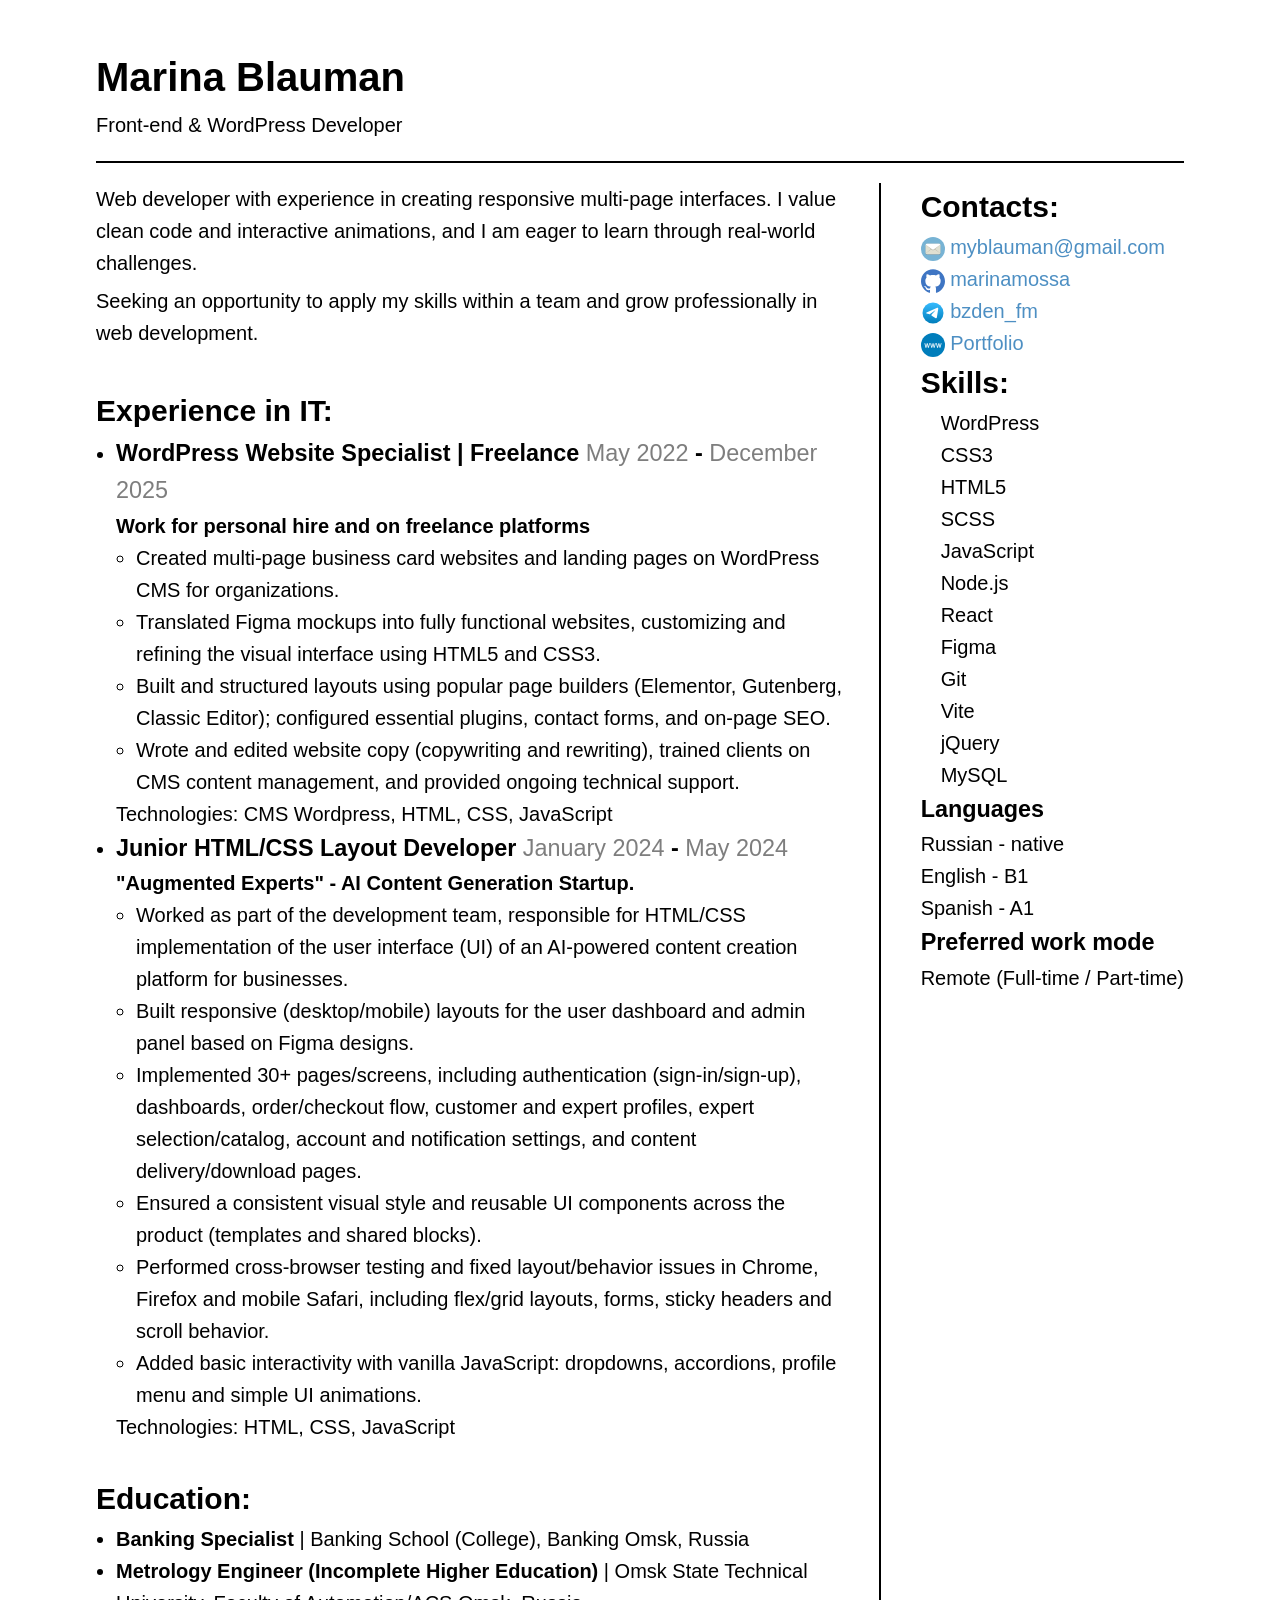
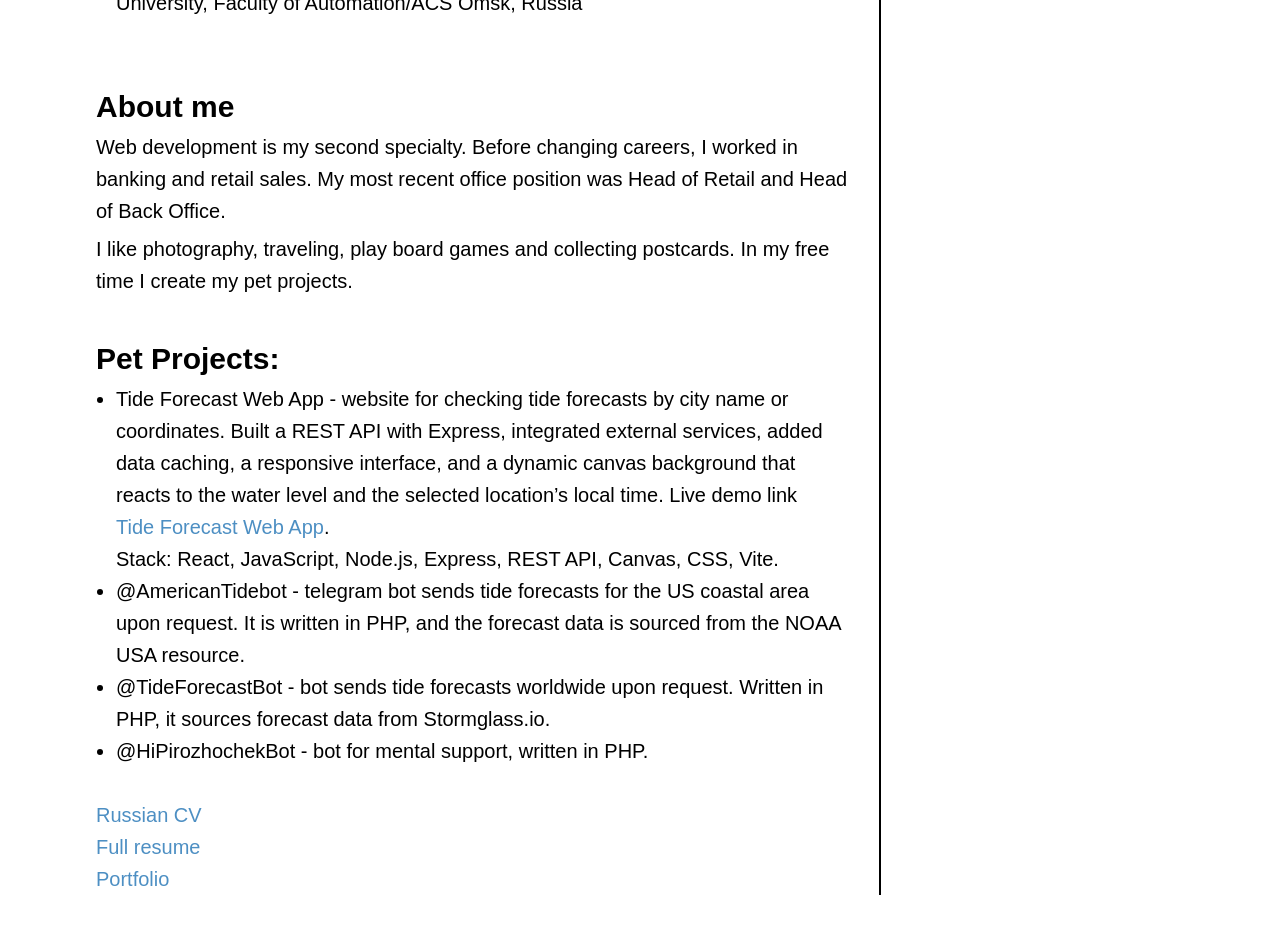
==== commit 12fb7c96: "Update index.html" ====
--- a/index.html
+++ b/index.html
@@ -97,7 +97,7 @@
 
 		<main>
 			<p>
-				Junior developer with experience in creating responsive multi-page
+				Web developer with experience in creating responsive multi-page
 				interfaces. I value clean code and interactive animations, and I am
 				eager to learn through real-world challenges.
 			</p>
